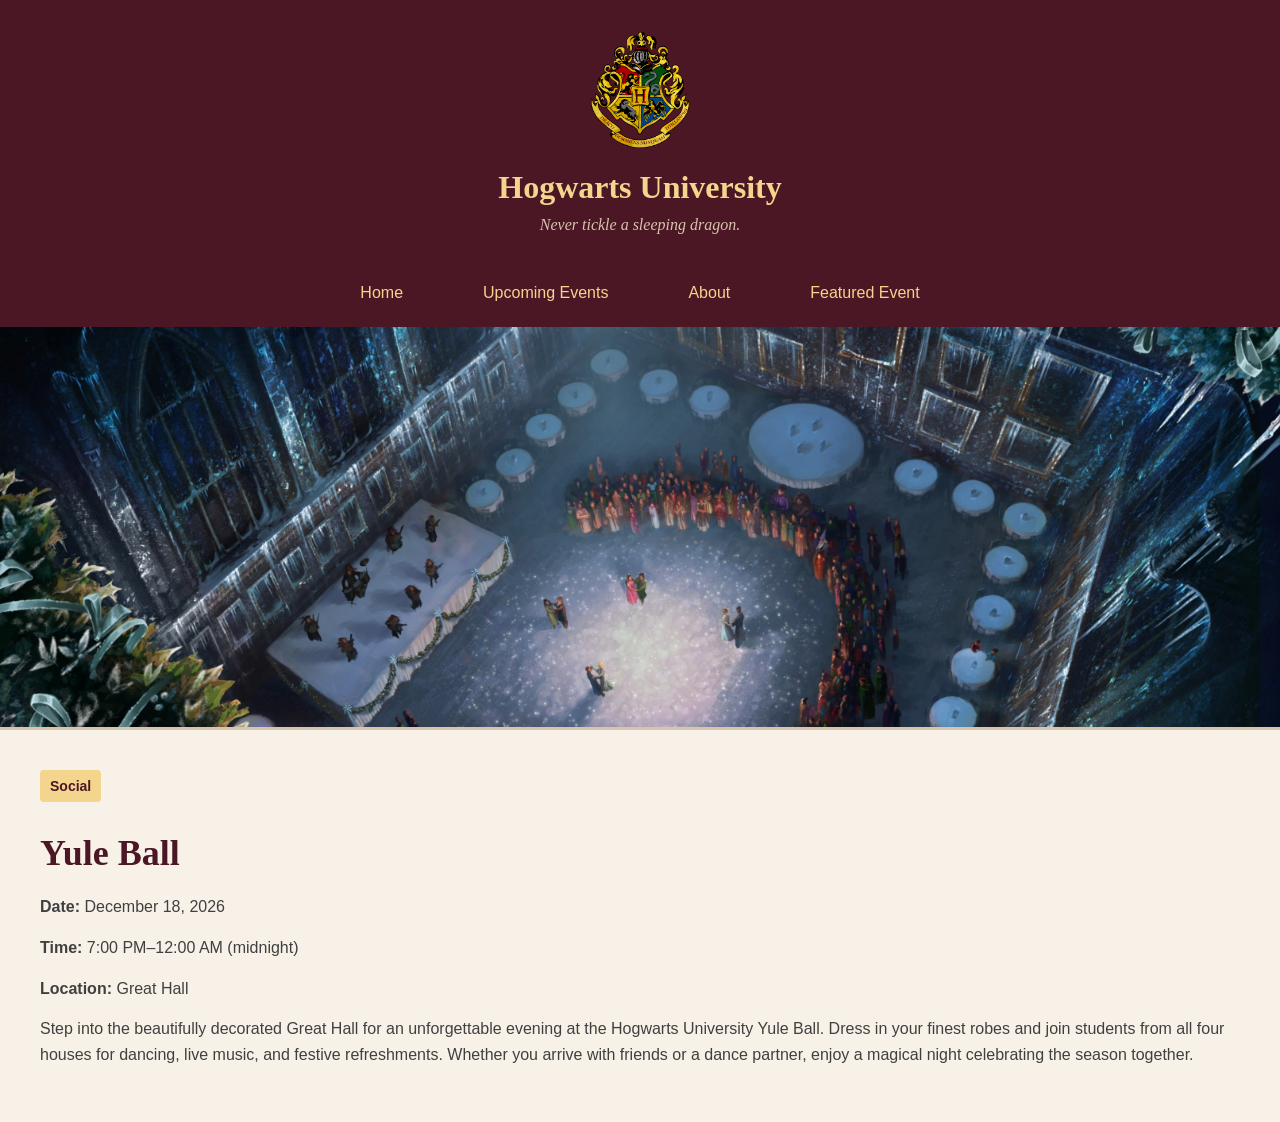
==== event.html @ e23ba93c "Finished Event introduction Section for Event Page." ====
<!DOCTYPE html>
<html lang="en">

<head>
    <meta charset="UTF-8">
    <meta name="viewport" content="width=device-width, initial-scale=1.0">
    <title>Hogwarts University | Featured Event</title>
    <link rel="stylesheet" href="css/styles.css">
</head>


<body>
    <header>

        <img src="images/hogwarts_logo.png" class="logo" alt="Hogwarts University Logo">

        <h1>Hogwarts University</h1>
        <p>Never tickle a sleeping dragon.</p>

        <nav>
            <ul>
                <li><a href="index.html">Home</a></li>
                <li><a href="event.html#upcoming-events">Upcoming Events</a></li>
                <li><a href="index.html#about">About</a></li>
                <li><a href="event.html">Featured Event</a></li>
            </ul>
        </nav>
    </header>

    <section class="event-introduction">
        <img src="images/event_hero.jpg" alt="A ballroom decorated for the Yule Ball" class="event-banner">

        <div class="event-description">
            <p class="event-category">Social</p>
            <h2>Yule Ball</h2>

            <p><strong>Date:</strong> December 18, 2026</p>
            <p><strong>Time:</strong> 7:00 PM–12:00 AM (midnight)</p>
            <p><strong>Location:</strong> Great Hall</p>

            <p>
                Step into the beautifully decorated Great Hall for an
                unforgettable evening at the Hogwarts University Yule Ball.
                Dress in your finest robes and join students from all four
                houses for dancing, live music, and festive refreshments.
                Whether you arrive with friends or a dance partner, enjoy
                a magical night celebrating the season together.
            </p>
        </div>
    </section>

</body>

</html>
---- css/styles.css ----
/* Logo */
.logo {
    width: 120px;
    height: auto;
    margin-bottom: 15px;
}

body {
    margin: 0;
    font-family: Helvetica, sans-serif;
}

/* Website name and tagline */
header {
    background-color: #4b1725;
    color: white;
    text-align: center;
    padding: 30px 20px 15px;
}

header h1 {
    margin: 0;
    color: #f4d58d;
    font-family: Georgia, serif;
    font-size: 32px;
}

header p {
    margin: 10px 0 40px;
    font-family: Georgia, serif;
    font-style: italic;
    color: #d8c3ad
}

/* Navigation */
nav ul {
    list-style: none;
    padding: 0;
    margin: 0;
    display: flex;
    justify-content: center;
    flex-wrap: wrap;
    gap: 50px;
}

nav a {
    display: block;
    color: #f4d58d;
    text-decoration: none;
    padding: 10px 15px;
    border-radius: 5px;
}

nav a:hover {
    background-color: #f4d58d;
    color: #4b1725;
}

@media (max-width: 600px) {
    nav ul {
        flex-direction: column;
        gap: 5px;
    }

    header h1 {
        font-size: 26px;
    }
}

/* Hero */
.hero-image {
    display: block;
    width: 100%;
    height: 400px;
    object-fit: cover;
}

.hero-content {
    display: flex;
    flex-direction: column;
    align-items: center;
    text-align: center;
    gap: 25px;
    padding: 40px 20px;
    background-color: #efe3d3;
}

.hero-text {
    max-width: 650px;
}

.hero-text h2 {
    margin: 0 0 15px;
    font-family: Georgia, serif;
    font-size: 30px;
    color: #4b1725;
}

.hero-text p {
    margin: 0;
    line-height: 1.6;
    color: #404040;
}

.hero-button {
    display: inline-block;
    flex-shrink: 0;
    padding: 15px 20px;
    background-color: #4b1725;
    color: #f4d58d;
    text-decoration: none;
    text-align: center;
    border-radius: 5px;
}

.hero-button:hover {
    background-color: #f4d58d;
    color: #4b1725;
    text-decoration: underline;
}

/* Smaller screens */
@media (max-width: 800px) {
    .hero-image {
        height: 250px;
    }

    .hero-content {
        padding: 30px 20px;
    }

    .hero-text h2 {
        font-size: 26px;
    }
}

/* Upcoming Events */
.events {
    padding: 40px 20px;
    background-color: #f7f1e8;
    color: #404040;
    border-top: 1px solid #d8c3ad;
}

.events h2 {
    max-width: 1200px;
    margin: 0 auto 15px;
    text-align: left;
    font-family: Georgia, serif;
    font-size: 30px;
    color: #4b1725;
}

.events-intro {
    max-width: 1200px;
    margin: 0 auto 30px;
    text-align: left;
    line-height: 1.6;
}

/* Three columns */
.events-grid {
    display: grid;
    grid-template-columns: repeat(3, 1fr);
    grid-auto-rows: 1fr;
    gap: 25px;
    max-width: 1200px;
    margin: 0 auto;
}

/* Individual cards */
.event-card {
    display: flex;
    flex-direction: column;
    background-color: white;
    border: 1px solid #d8c3ad;
    border-radius: 8px;
    overflow: hidden;
}

.event-card img {
    display: block;
    width: 100%;
    height: 220px;
    object-fit: cover;
}

.event-info {
    display: flex;
    flex-direction: column;
    align-items: flex-start;
    flex: 1;
    padding: 20px;
}

.event-info h3 {
    margin: 10px 0 15px;
    font-family: Georgia, serif;
    font-size: 24px;
    color: #4b1725;
}

.event-info p {
    line-height: 1.6;
    margin: 8px 0;
}

.event-info .category {
    display: inline-block;
    background-color: #f4d58d;
    color: #4b1725;
    padding: 5px 10px;
    border-radius: 4px;
    font-size: 14px;
    font-weight: bold;
}

/* Detail Button */
.event-info a {
    display: inline-block;
    margin-top: auto;
    padding-top: 15px;
    color: #4b1725;
    font-weight: bold;
}

.event-info a:hover {
    color: #75402d;
}

/* Two columns on medium screens */
@media (max-width: 900px) {
    .events-grid {
        grid-template-columns: repeat(2, 1fr);
    }
}

/* One column on small screens */
@media (max-width: 600px) {
    .events-grid {
        grid-template-columns: 1fr;
        grid-auto-rows: auto;
    }
}

/* About */
.about {
    padding: 50px 20px;
    background-color: #efe3d3;
    color: #404040;
    border-top: 1px solid #d8c3ad;
}

.about-content {
    max-width: 1200px;
    margin: 0 auto;
}

.about h2 {
    margin: 0 0 20px;
    font-family: Georgia, serif;
    font-size: 30px;
    color: #4b1725;
}

.about p {
    margin: 0 0 20px;
    line-height: 1.6;
}

.about h3 {
    margin: 25px 0 15px;
    font-family: Georgia, serif;
    font-size: 22px;
    color: #4b1725;
}

.about ul {
    margin: 0;
    padding-left: 20px;
}

.about li {
    margin-bottom: 10px;
    line-height: 1.6;
}

/* Footer */
footer {
    background-color: #4b1725;
    color: #d8c3ad;
    text-align: center;
    padding: 30px 20px;
}

footer p {
    margin: 0 0 15px;
    line-height: 1.6;
}

footer a {
    color: #f4d58d;
    text-decoration: none;
}

footer a:hover {
    text-decoration: underline;
}

.footer-links {
    list-style: none;
    padding: 0;
    margin: 0;
    display: flex;
    justify-content: center;
    flex-wrap: wrap;
    gap: 25px;
}

/* Event Intro */
.event-introduction {
    background-color: #f7f1e8;
    color: #404040;
}

.event-banner {
    display: block;
    width: 100%;
    height: 400px;
    object-fit: cover;
    object-position: center 65%;
    border-bottom: 3px solid #d8c3ad;
}

.event-description {
    max-width: 1200px;
    margin: 0 auto;
    padding: 40px 20px;
}

.event-category {
    display: inline-block;
    background-color: #f4d58d;
    color: #4b1725;
    padding: 5px 10px;
    border-radius: 4px;
    font-size: 14px;
    font-weight: bold;
}

.event-description h2 {
    margin: 15px 0 20px;
    font-family: Georgia, serif;
    font-size: 36px;
    color: #4b1725;
}

.event-description p {
    line-height: 1.6;
    margin: 0 0 15px;
}

/* Smaller screens */
@media (max-width: 600px) {
    .event-banner {
        height: 250px;
    }

    .event-description h2 {
        font-size: 28px;
    }
}
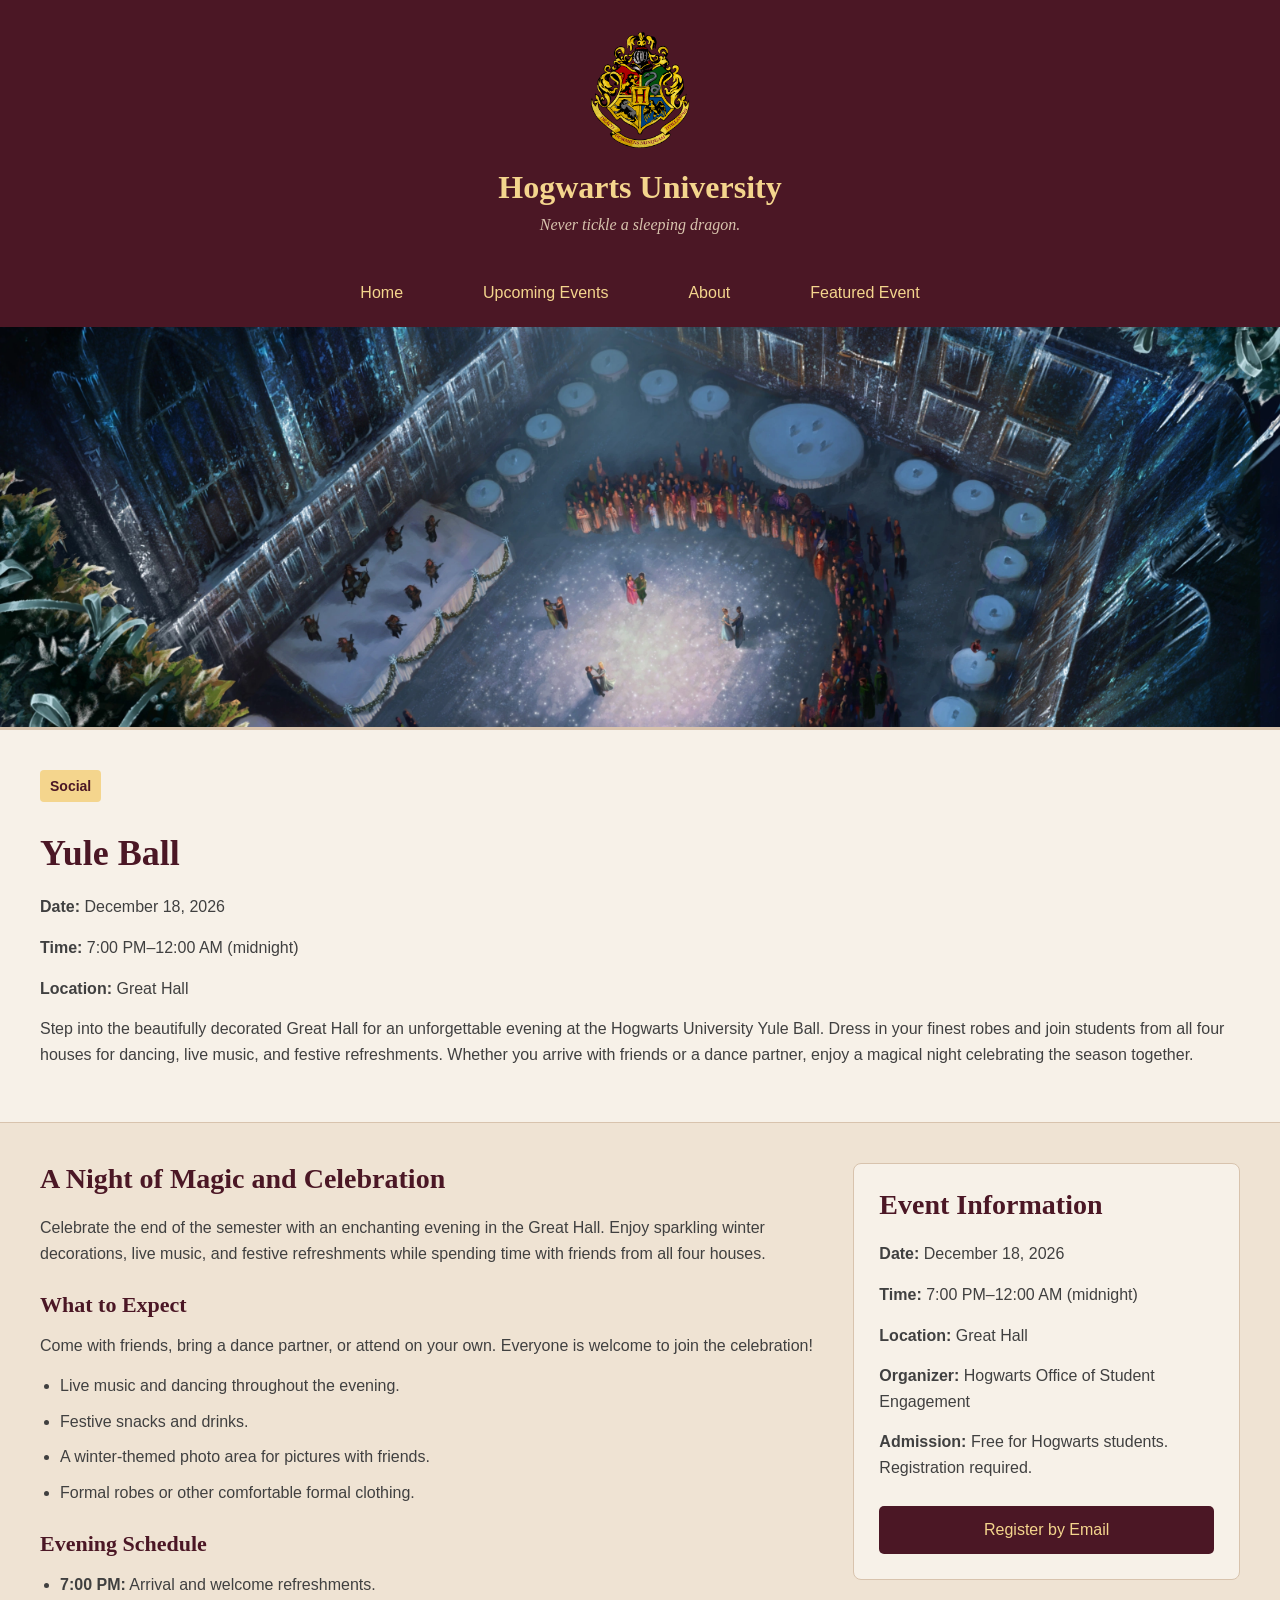
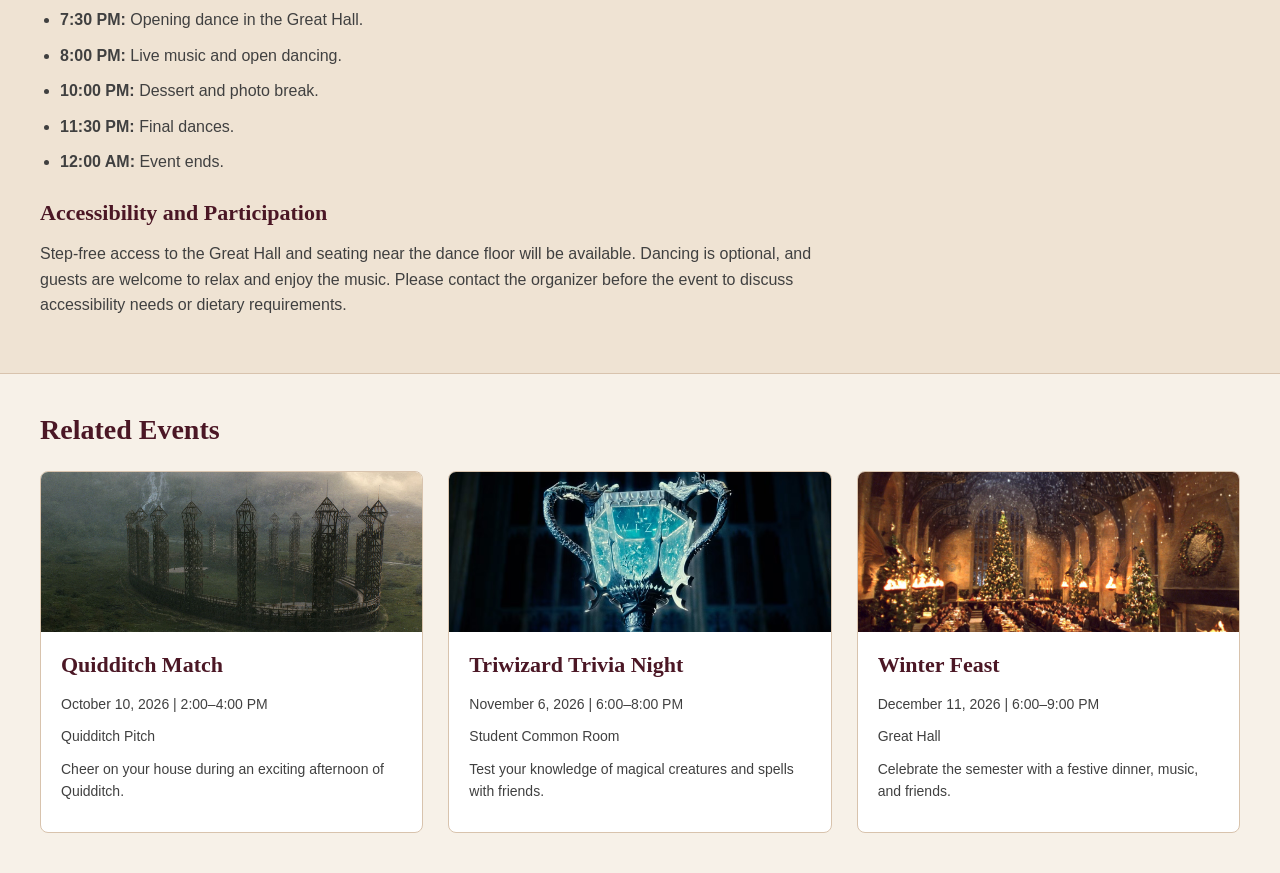
==== commit 08ea675b: "Finished adding the main content sidebar and related events to Event page." ====
--- a/event.html
+++ b/event.html
@@ -20,34 +20,145 @@
         <nav>
             <ul>
                 <li><a href="index.html">Home</a></li>
-                <li><a href="event.html#upcoming-events">Upcoming Events</a></li>
+                <li><a href="index.html#upcoming-events">Upcoming Events</a></li>
                 <li><a href="index.html#about">About</a></li>
                 <li><a href="event.html">Featured Event</a></li>
             </ul>
         </nav>
     </header>
 
-    <section class="event-introduction">
-        <img src="images/event_hero.jpg" alt="A ballroom decorated for the Yule Ball" class="event-banner">
+    <main>
+        <section class="event-introduction">
+            <img src="images/event_hero.jpg" alt="A overhead view of the Yule Ball" class="event-banner">
 
-        <div class="event-description">
-            <p class="event-category">Social</p>
-            <h2>Yule Ball</h2>
+            <div class="event-description">
+                <p class="event-category">Social</p>
+                <h2>Yule Ball</h2>
 
-            <p><strong>Date:</strong> December 18, 2026</p>
-            <p><strong>Time:</strong> 7:00 PM–12:00 AM (midnight)</p>
-            <p><strong>Location:</strong> Great Hall</p>
+                <p><strong>Date:</strong> December 18, 2026</p>
+                <p><strong>Time:</strong> 7:00 PM–12:00 AM (midnight)</p>
+                <p><strong>Location:</strong> Great Hall</p>
 
-            <p>
-                Step into the beautifully decorated Great Hall for an
-                unforgettable evening at the Hogwarts University Yule Ball.
-                Dress in your finest robes and join students from all four
-                houses for dancing, live music, and festive refreshments.
-                Whether you arrive with friends or a dance partner, enjoy
-                a magical night celebrating the season together.
-            </p>
-        </div>
-    </section>
+                <p>
+                    Step into the beautifully decorated Great Hall for an
+                    unforgettable evening at the Hogwarts University Yule Ball.
+                    Dress in your finest robes and join students from all four
+                    houses for dancing, live music, and festive refreshments.
+                    Whether you arrive with friends or a dance partner, enjoy
+                    a magical night celebrating the season together.
+                </p>
+            </div>
+        </section>
+
+        <section class="event-details">
+            <div class="event-layout">
+
+
+                <div class="event-main">
+                    <h2>A Night of Magic and Celebration</h2>
+                    <p>
+                        Celebrate the end of the semester with an enchanting
+                        evening in the Great Hall. Enjoy sparkling winter
+                        decorations, live music, and festive refreshments
+                        while spending time with friends from all four houses.
+                    </p>
+
+                    <h3>What to Expect</h3>
+                    <p>
+                        Come with friends, bring a dance partner, or attend
+                        on your own. Everyone is welcome to join the celebration!
+                    </p>
+
+                    <ul>
+                        <li>Live music and dancing throughout the evening.</li>
+                        <li>Festive snacks and drinks.</li>
+                        <li>A winter-themed photo area for pictures with friends.</li>
+                        <li>Formal robes or other comfortable formal clothing.</li>
+                    </ul>
+
+                    <h3>Evening Schedule</h3>
+                    <ul>
+                        <li><strong>7:00 PM:</strong> Arrival and welcome refreshments.</li>
+                        <li><strong>7:30 PM:</strong> Opening dance in the Great Hall.</li>
+                        <li><strong>8:00 PM:</strong> Live music and open dancing.</li>
+                        <li><strong>10:00 PM:</strong> Dessert and photo break.</li>
+                        <li><strong>11:30 PM:</strong> Final dances.</li>
+                        <li><strong>12:00 AM:</strong> Event ends.</li>
+                    </ul>
+
+                    <h3>Accessibility and Participation</h3>
+                    <p>
+                        Step-free access to the Great Hall and seating near the
+                        dance floor will be available. Dancing is optional, and
+                        guests are welcome to relax and enjoy the music.
+                        Please contact the organizer before the event to
+                        discuss accessibility needs or dietary requirements.
+                    </p>
+                </div>
+
+
+                <aside class="event-sidebar">
+                    <h2>Event Information</h2>
+
+                    <p><strong>Date:</strong> December 18, 2026</p>
+                    <p><strong>Time:</strong> 7:00 PM–12:00 AM (midnight)</p>
+                    <p><strong>Location:</strong> Great Hall</p>
+                    <p><strong>Organizer:</strong> Hogwarts Office of Student Engagement</p>
+                    <p><strong>Admission:</strong> Free for Hogwarts students. Registration required.</p>
+
+                    <a href="mailto:events@hogwarts.example?subject=Yule%20Ball%20Registration"
+                        class="registration-button">
+                        Register by Email
+                    </a>
+
+                </aside>
+
+            </div>
+        </section>
+
+        <section class="related-events">
+            <div class="related-content">
+                <h2>Related Events</h2>
+
+                <div class="related-cards">
+
+                    <article class="related-card">
+                        <img src="images/event2.jpg" alt="Hogwarts Quidditch pitch">
+
+                        <div class="related-info">
+                            <h3>Quidditch Match</h3>
+                            <p>October 10, 2026 | 2:00–4:00 PM</p>
+                            <p>Quidditch Pitch</p>
+                            <p>Cheer on your house during an exciting afternoon of Quidditch.</p>
+                        </div>
+                    </article>
+
+                    <article class="related-card">
+                        <img src="images/event4.jpg" alt="Glowing blue Triwizard Cup">
+
+                        <div class="related-info">
+                            <h3>Triwizard Trivia Night</h3>
+                            <p>November 6, 2026 | 6:00–8:00 PM</p>
+                            <p>Student Common Room</p>
+                            <p>Test your knowledge of magical creatures and spells with friends.</p>
+                        </div>
+                    </article>
+
+                    <article class="related-card">
+                        <img src="images/event5.jpg" alt="Great Hall decorated with Christmas trees and lights">
+
+                        <div class="related-info">
+                            <h3>Winter Feast</h3>
+                            <p>December 11, 2026 | 6:00–9:00 PM</p>
+                            <p>Great Hall</p>
+                            <p>Celebrate the semester with a festive dinner, music, and friends.</p>
+                        </div>
+                    </article>
+
+                </div>
+            </div>
+        </section>
+    </main>
 
 </body>
 
--- a/css/styles.css
+++ b/css/styles.css
@@ -317,7 +317,7 @@
     gap: 25px;
 }
 
-/* Event Intro */
+/* Event Introduction */
 .event-introduction {
     background-color: #f7f1e8;
     color: #404040;
@@ -369,4 +369,144 @@
     .event-description h2 {
         font-size: 28px;
     }
+}
+
+/* Main content and sidebar */
+.event-details {
+    padding: 40px 20px;
+    background-color: #efe3d3;
+    color: #404040;
+    border-top: 1px solid #d8c3ad;
+}
+
+.event-layout {
+    display: grid;
+    grid-template-columns: 2fr 1fr;
+    gap: 40px;
+    max-width: 1200px;
+    margin: 0 auto;
+    align-items: start;
+}
+
+.event-main h2,
+.event-sidebar h2 {
+    margin: 0 0 20px;
+    font-family: Georgia, serif;
+    font-size: 28px;
+    color: #4b1725;
+}
+
+.event-main h3 {
+    margin: 25px 0 15px;
+    font-family: Georgia, serif;
+    font-size: 22px;
+    color: #4b1725;
+}
+
+.event-main p,
+.event-sidebar p {
+    margin: 0 0 15px;
+    line-height: 1.6;
+}
+
+.event-main ul {
+    margin: 0 0 20px;
+    padding-left: 20px;
+}
+
+.event-main li {
+    margin-bottom: 10px;
+    line-height: 1.6;
+}
+
+.event-sidebar {
+    padding: 25px;
+    background-color: #f7f1e8;
+    border: 1px solid #d8c3ad;
+    border-radius: 8px;
+}
+
+/* Registration button */
+.registration-button {
+    display: block;
+    margin-top: 25px;
+    padding: 15px 20px;
+    background-color: #4b1725;
+    color: #f4d58d;
+    text-align: center;
+    text-decoration: none;
+    border-radius: 5px;
+}
+
+.registration-button:hover {
+    background-color: #f4d58d;
+    color: #4b1725;
+    text-decoration: underline;
+}
+
+/* Move sidebar below the main content */
+@media (max-width: 800px) {
+    .event-layout {
+        grid-template-columns: 1fr;
+        gap: 30px;
+    }
+}
+
+/* Related events */
+.related-events {
+    padding: 40px 20px;
+    background-color: #f7f1e8;
+    color: #404040;
+    border-top: 1px solid #d8c3ad;
+}
+
+.related-content {
+    max-width: 1200px;
+    margin: 0 auto;
+}
+
+.related-content h2 {
+    margin: 0 0 25px;
+    font-family: Georgia, serif;
+    font-size: 28px;
+    color: #4b1725;
+}
+
+.related-cards {
+    display: flex;
+    flex-wrap: wrap;
+    gap: 25px;
+}
+
+.related-card {
+    flex: 1 1 280px;
+    min-width: 0;
+    background-color: white;
+    border: 1px solid #d8c3ad;
+    border-radius: 8px;
+    overflow: hidden;
+}
+
+.related-card img {
+    display: block;
+    width: 100%;
+    height: 160px;
+    object-fit: cover;
+}
+
+.related-info {
+    padding: 20px;
+}
+
+.related-info h3 {
+    margin: 0 0 15px;
+    font-family: Georgia, serif;
+    font-size: 22px;
+    color: #4b1725;
+}
+
+.related-info p {
+    margin: 0 0 10px;
+    font-size: 14px;
+    line-height: 1.6;
 }
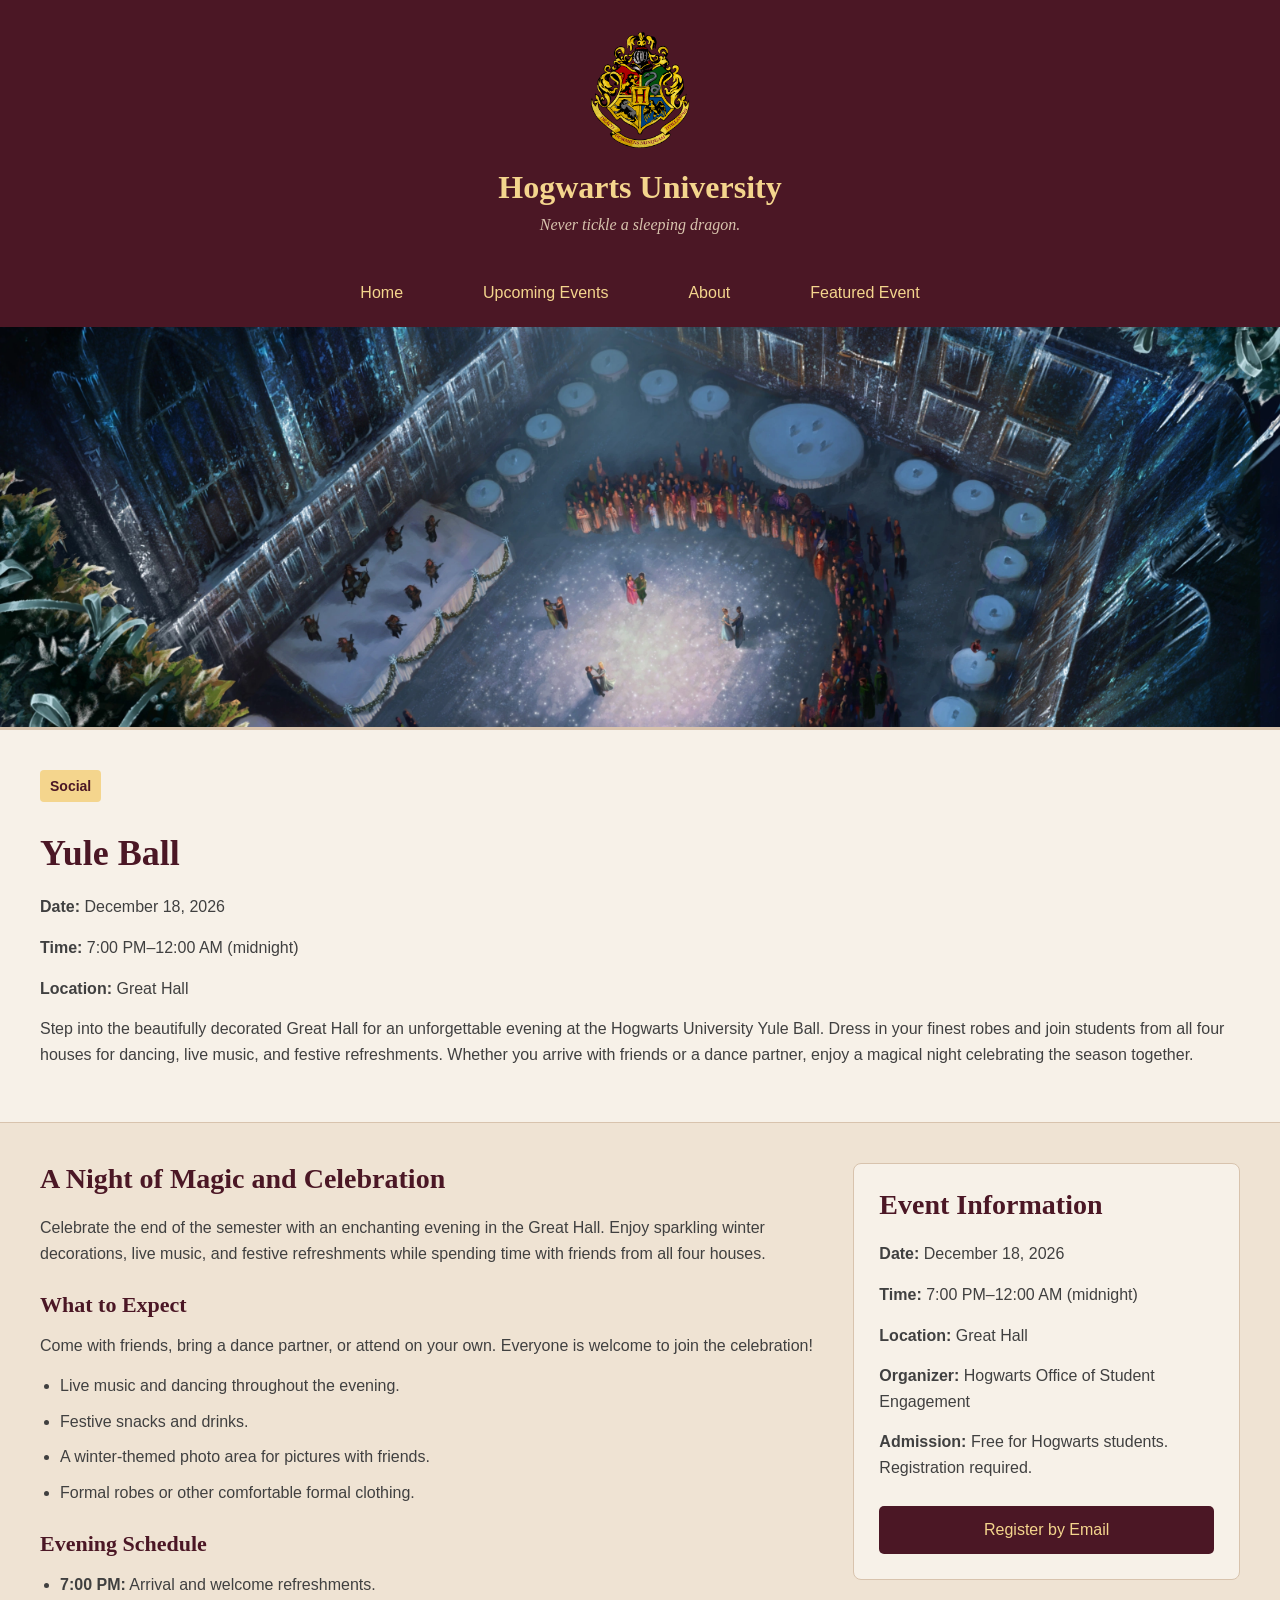
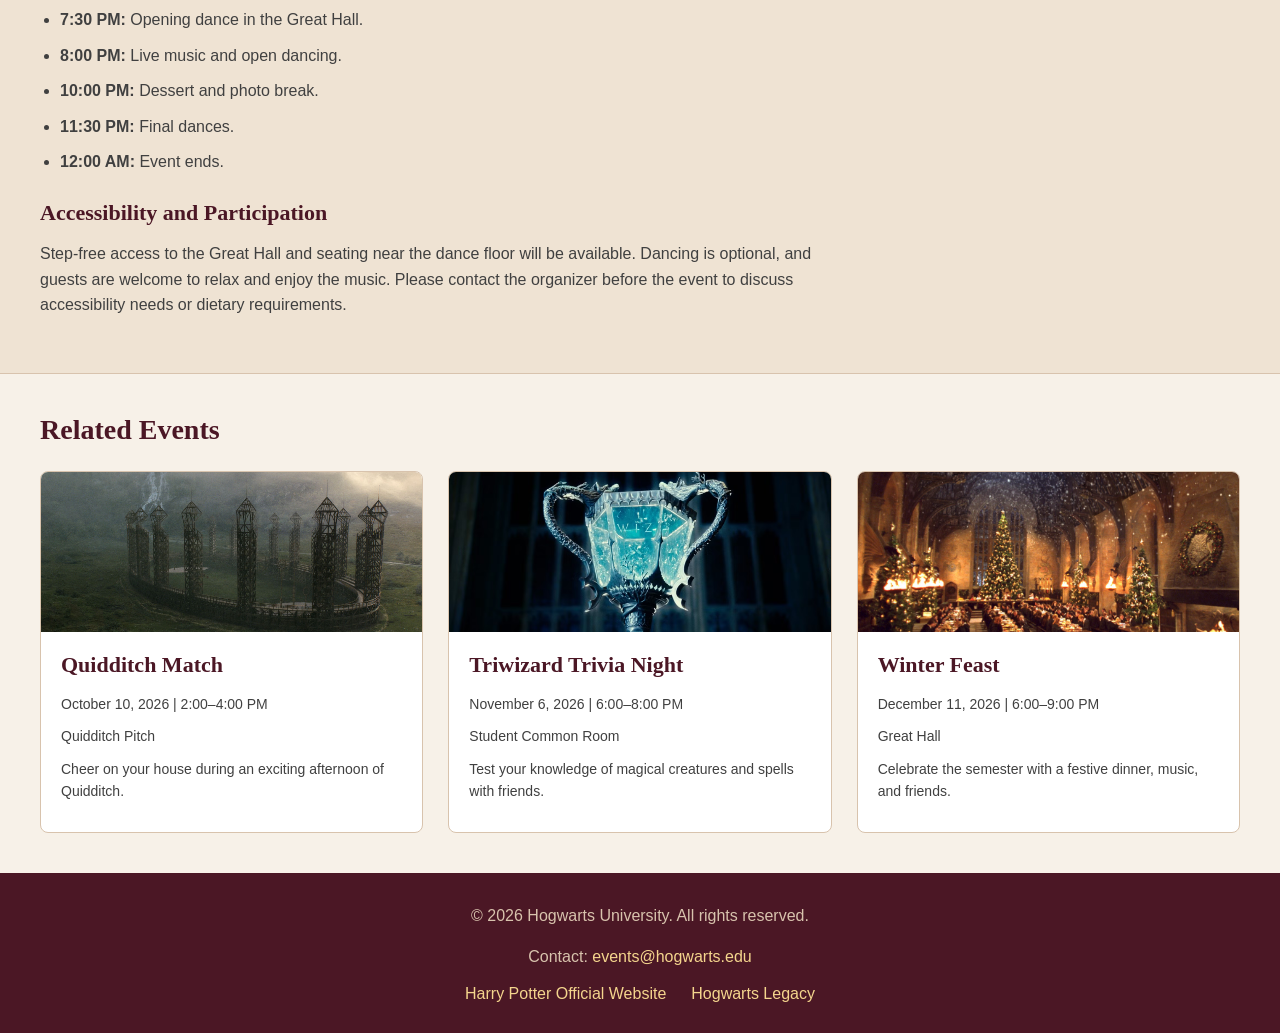
==== commit 9934bada: "Finished Event page." ====
--- a/event.html
+++ b/event.html
@@ -160,6 +160,22 @@
         </section>
     </main>
 
+    <footer>
+        <p>&copy; 2026 Hogwarts University. All rights reserved.</p>
+
+        <p>
+            Contact:
+            <a href="mailto:events@hogwarts.example">
+                events@hogwarts.edu
+            </a>
+        </p>
+
+        <ul class="footer-links">
+            <li><a href="https://www.harrypotter.com/">Harry Potter Official Website</a></li>
+            <li><a href="https://ayusha-thapa.github.io/CSC340-Static-Web-App/">Hogwarts Legacy</a></li>
+        </ul>
+    </footer>
+
 </body>
 
 </html>
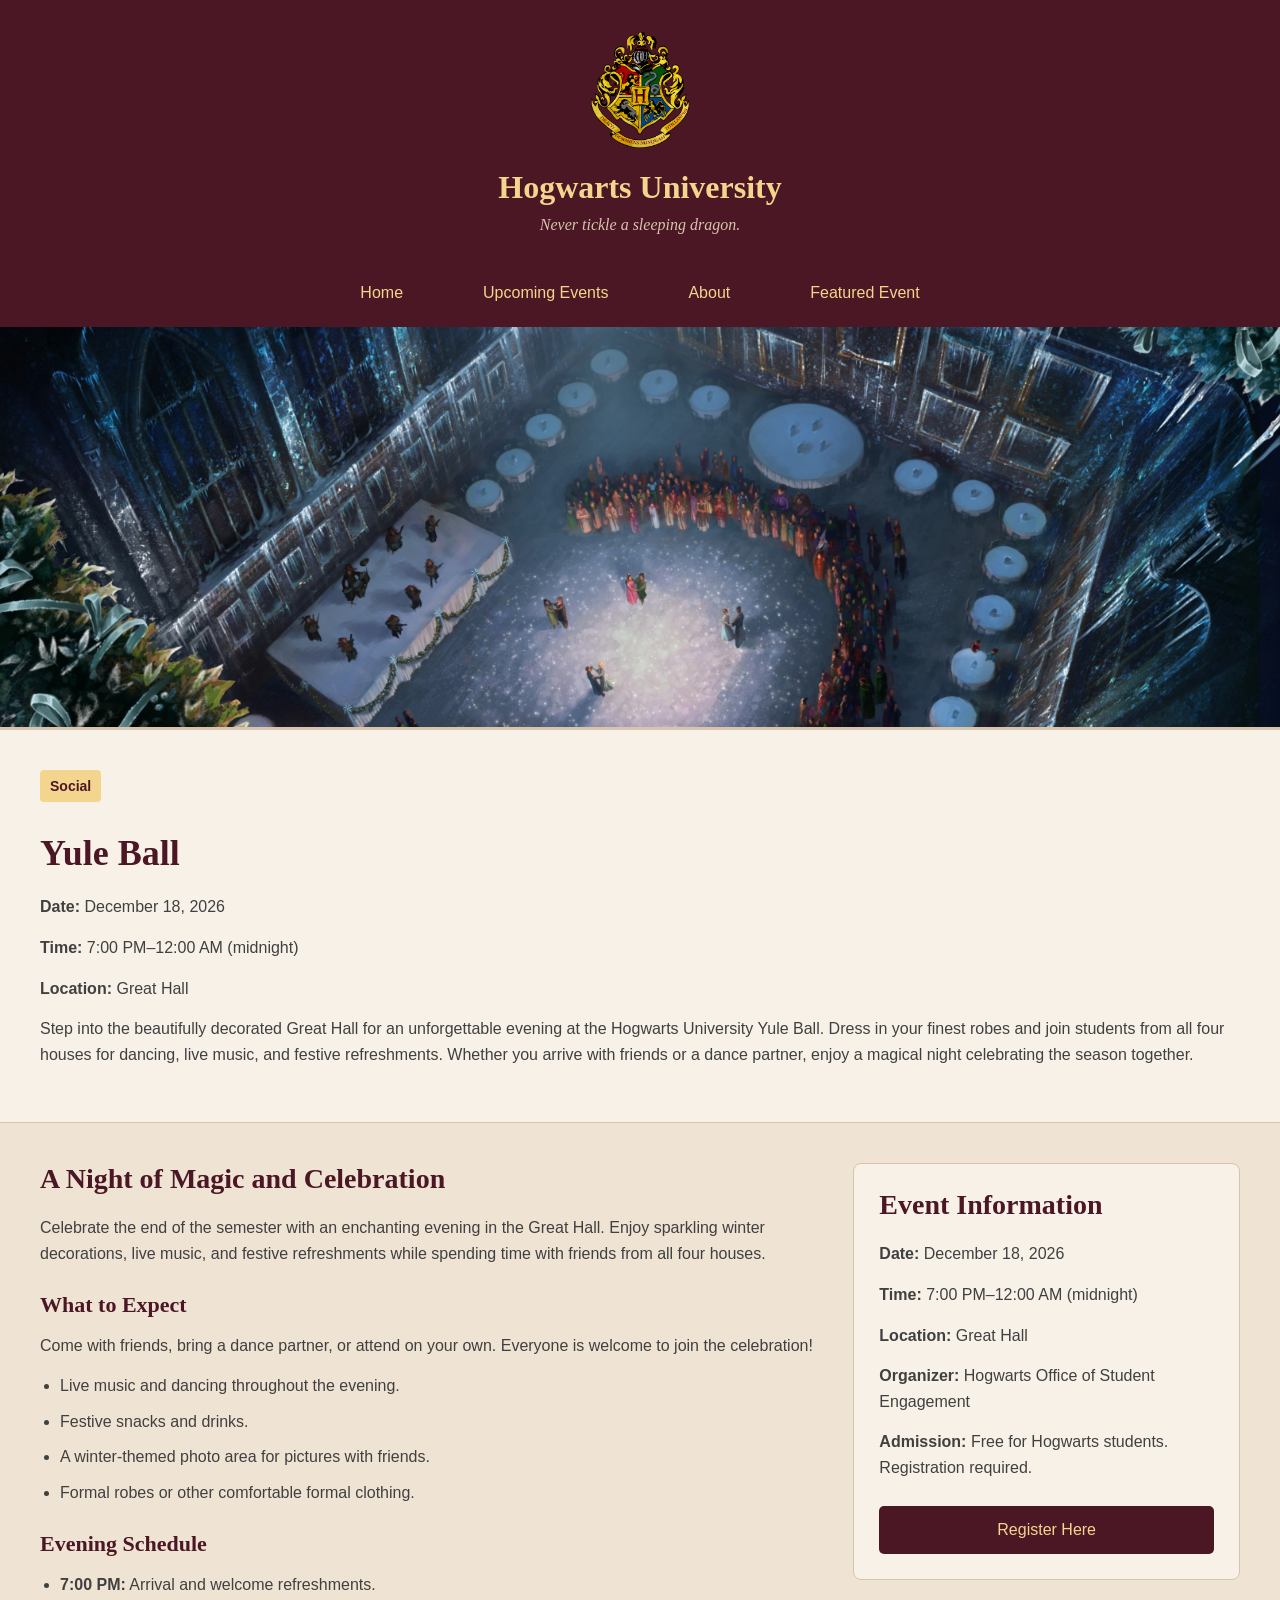
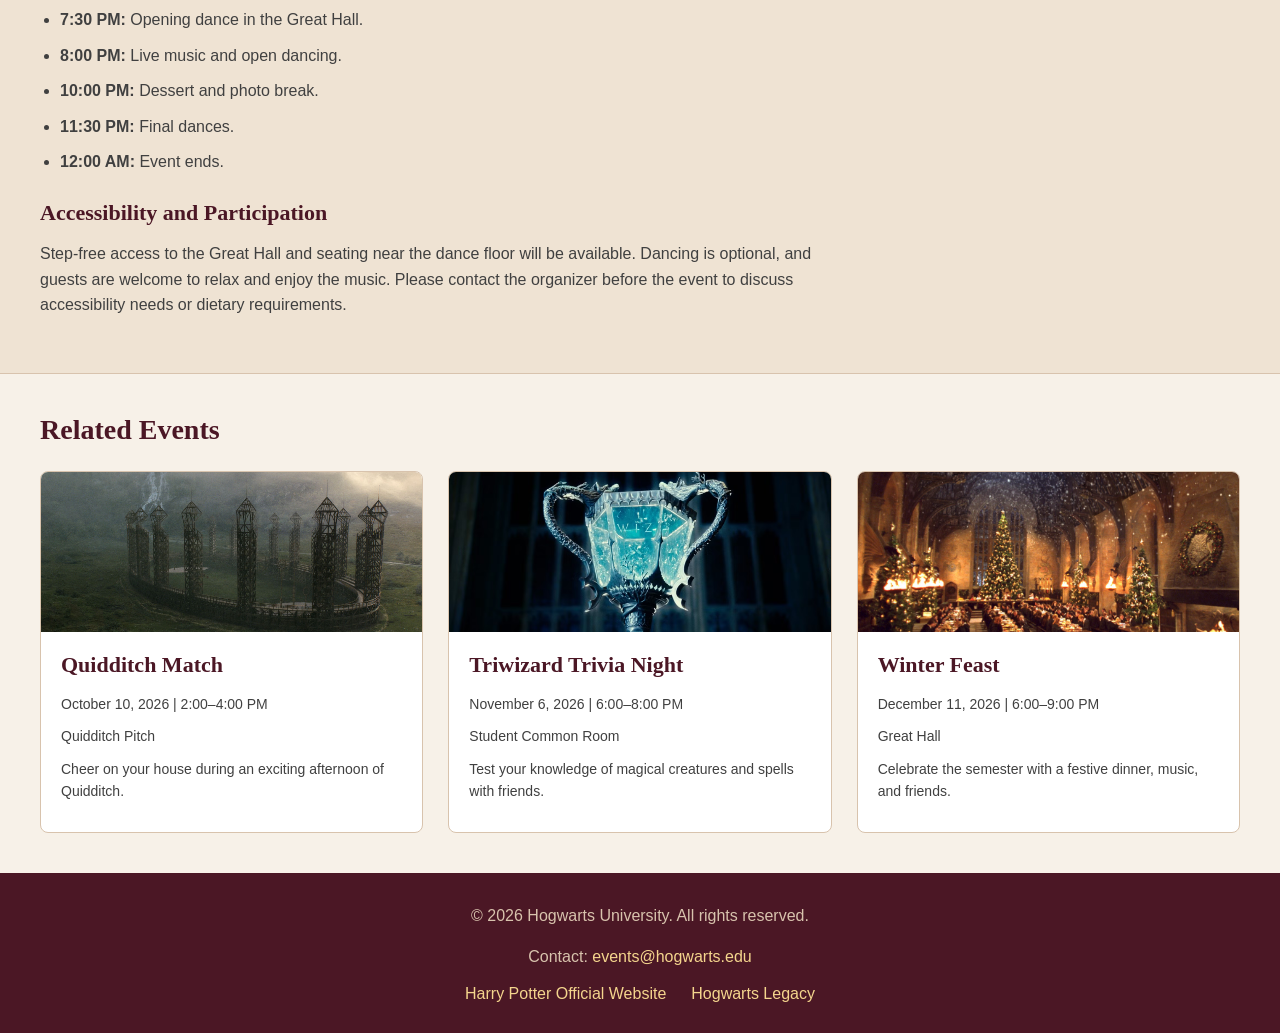
==== commit f592dab6: "Small edits." ====
--- a/event.html
+++ b/event.html
@@ -106,9 +106,9 @@
                     <p><strong>Organizer:</strong> Hogwarts Office of Student Engagement</p>
                     <p><strong>Admission:</strong> Free for Hogwarts students. Registration required.</p>
 
-                    <a href="mailto:events@hogwarts.example?subject=Yule%20Ball%20Registration"
+                    <a href="https://www.harrypotter.com/"
                         class="registration-button">
-                        Register by Email
+                        Register Here
                     </a>
 
                 </aside>
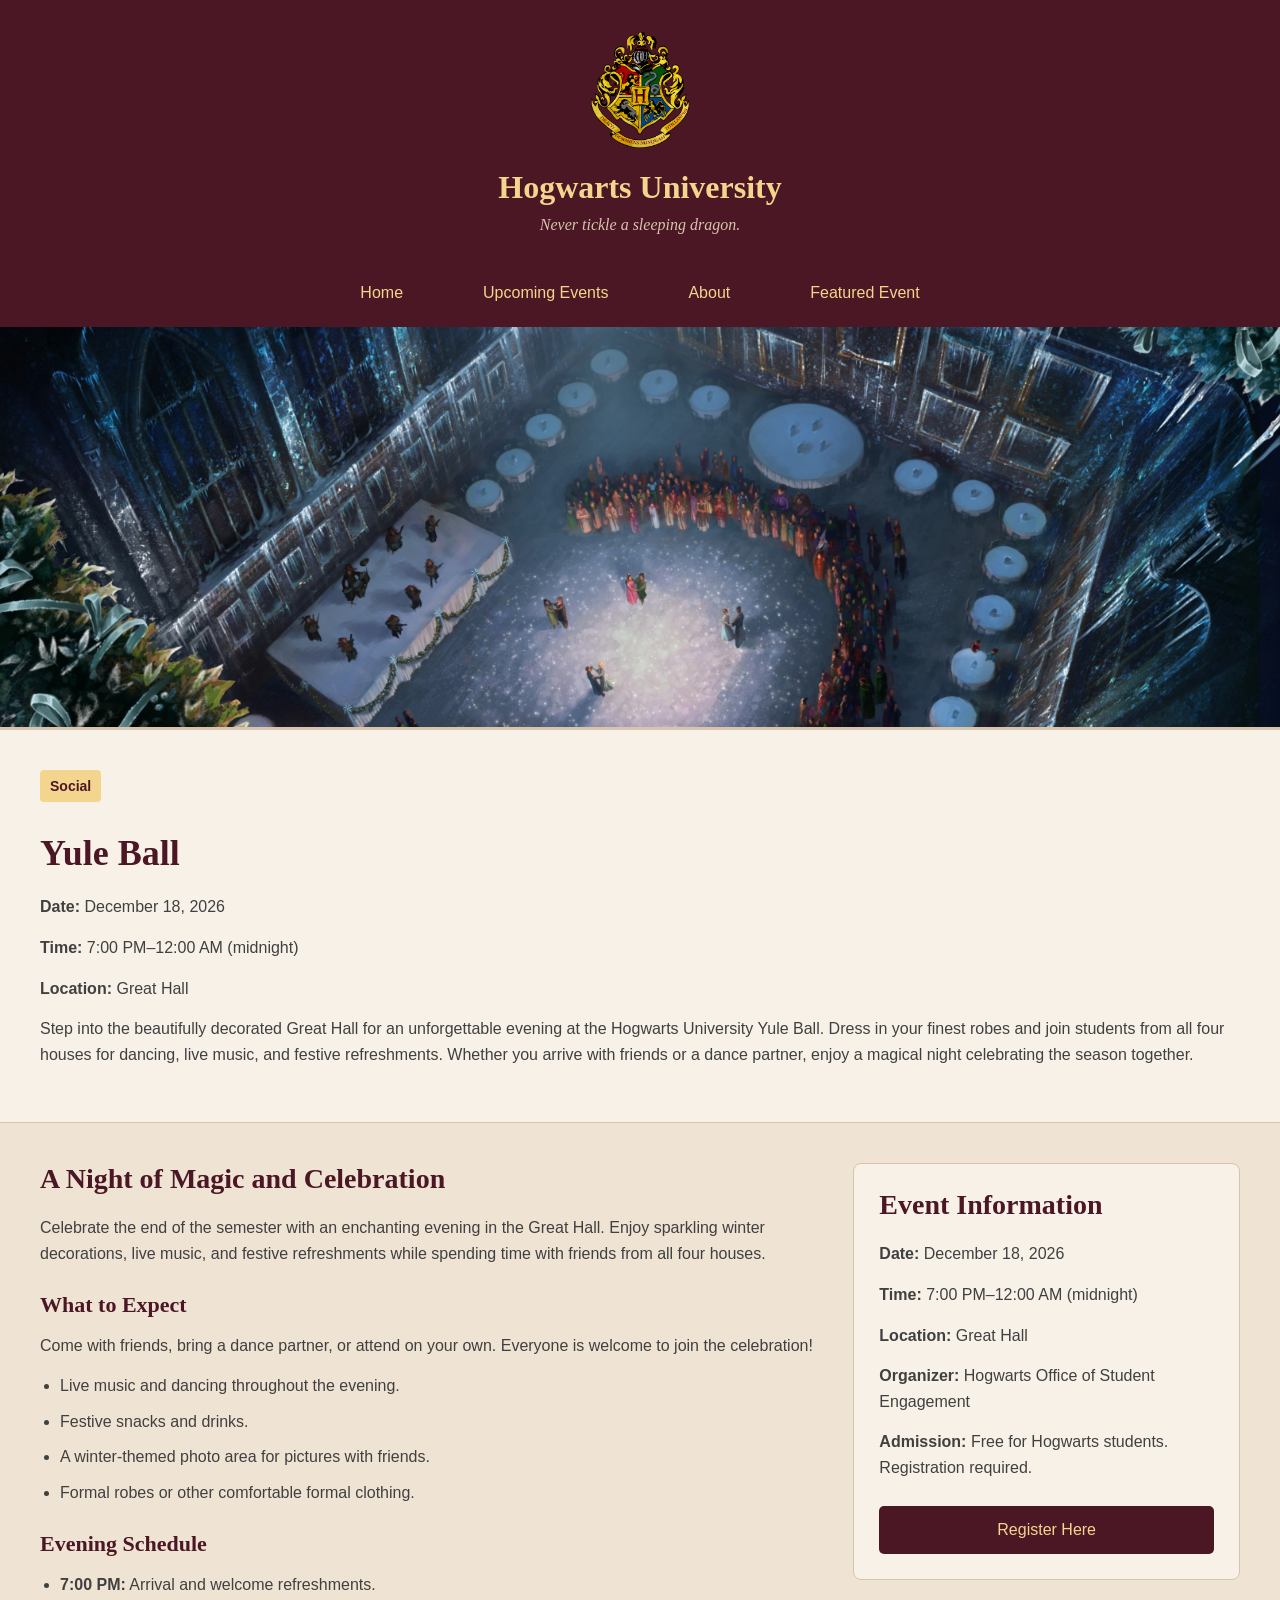
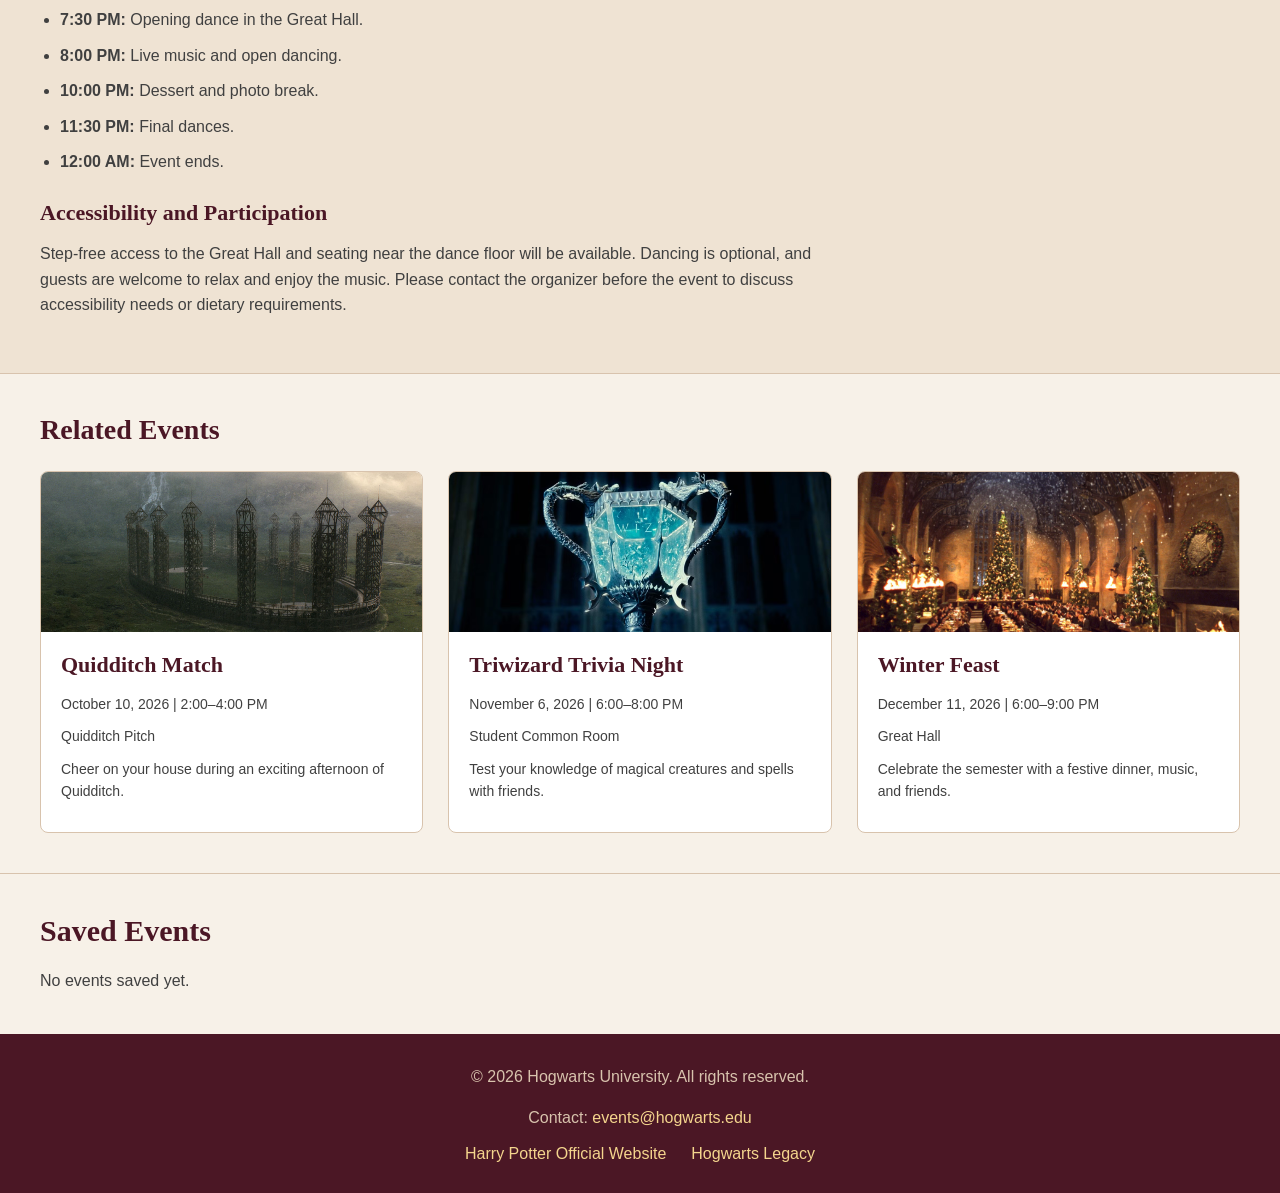
==== commit 71557e73: "Added JavaScript." ====
--- a/event.html
+++ b/event.html
@@ -6,6 +6,7 @@
     <meta name="viewport" content="width=device-width, initial-scale=1.0">
     <title>Hogwarts University | Featured Event</title>
     <link rel="stylesheet" href="css/styles.css">
+    <script src="js/script.js" defer></script>
 </head>
 
 
--- a/css/styles.css
+++ b/css/styles.css
@@ -509,4 +509,67 @@
     margin: 0 0 10px;
     font-size: 14px;
     line-height: 1.6;
+}
+
+/* Highlight saved events */
+.event-card.saved {
+    background-color: #fff5dc;
+    border-color: #4b1725;
+    box-shadow: 0 0 0 2px #4b1725;
+}
+
+/* Saved Events summary */
+.saved-events {
+    padding: 40px 20px;
+    background-color: #f7f1e8;
+    color: #404040;
+    border-top: 1px solid #d8c3ad;
+}
+
+.saved-events h2 {
+    max-width: 1200px;
+    margin: 0 auto 20px;
+    font-family: Georgia, serif;
+    font-size: 30px;
+    color: #4b1725;
+}
+
+.saved-events p {
+    max-width: 1200px;
+    margin: 0 auto;
+    line-height: 1.6;
+}
+
+.saved-events ul {
+    max-width: 1200px;
+    margin: 0 auto;
+    padding: 0;
+    list-style: none;
+}
+
+.saved-events li {
+    margin-bottom: 15px;
+    padding: 20px;
+    background-color: white;
+    border: 1px solid #d8c3ad;
+    border-radius: 8px;
+    line-height: 1.6;
+}
+
+/* Saved button */
+.save-button {
+    margin-top: 25px;
+    padding: 15px 20px;
+    background-color: #4b1725;
+    color: #f4d58d;
+    border: none;
+    border-radius: 5px;
+    font-size: 16px;
+    text-align: center;
+    cursor: pointer;
+}
+
+.save-button:hover {
+    background-color: #f4d58d;
+    color: #4b1725;
 }
